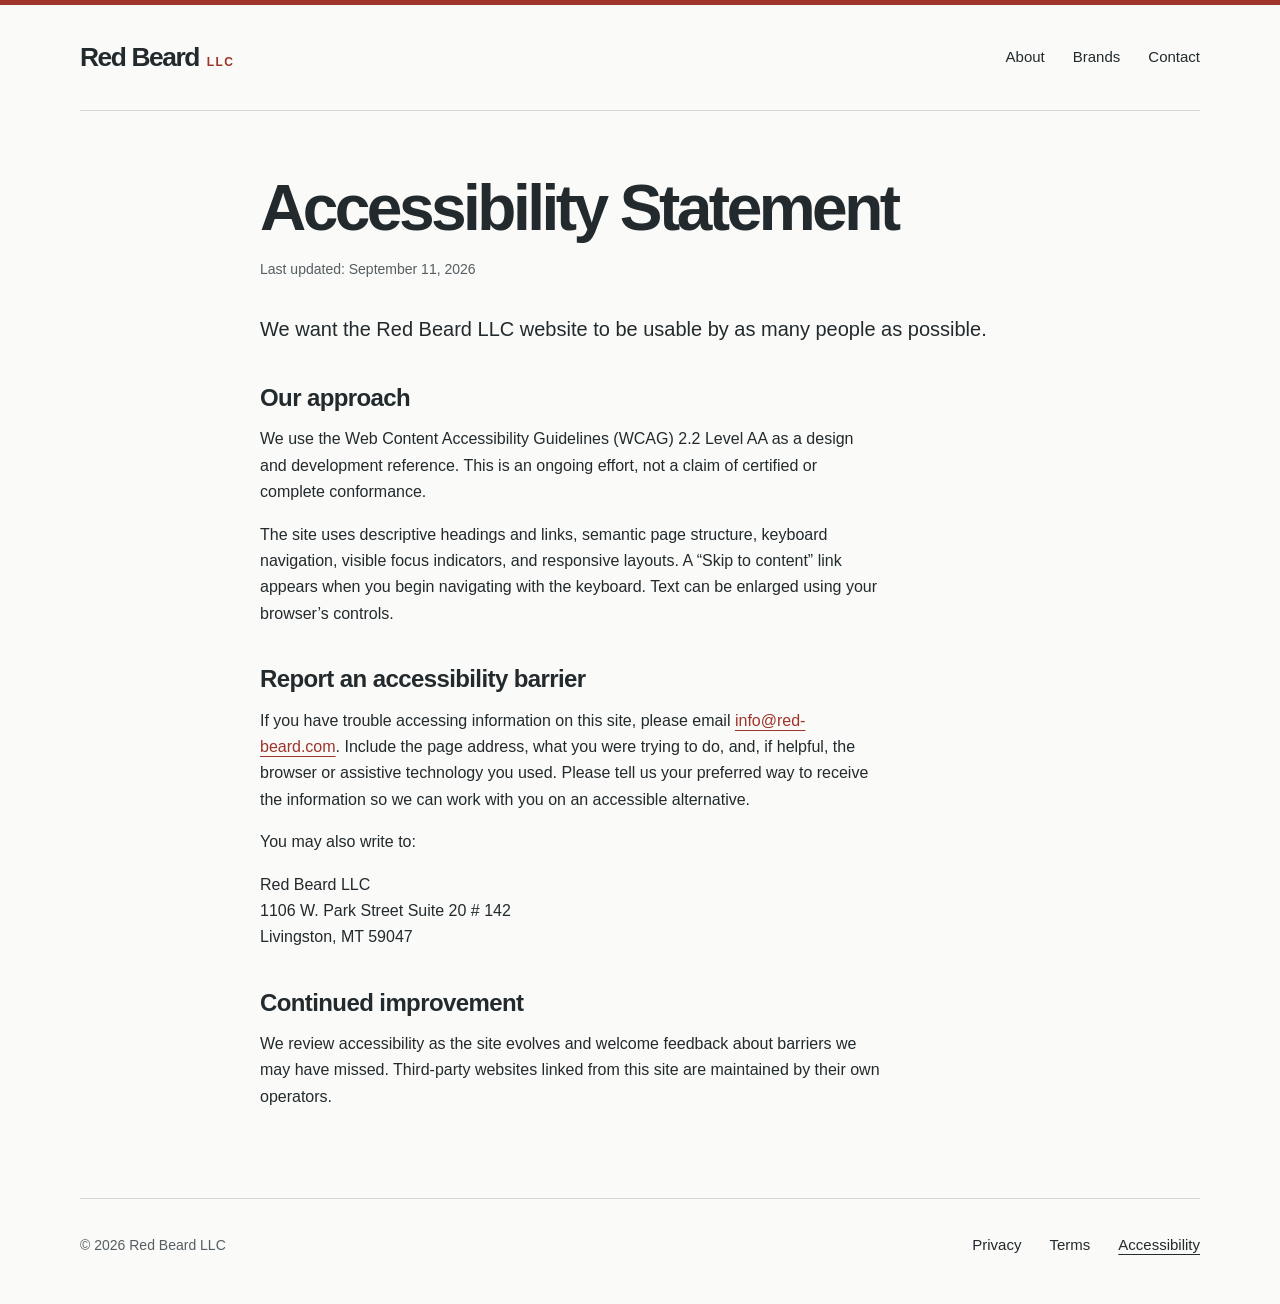
==== accessibility.html @ 7c8f9215 "Implement RBLP-001 static corporate website" ====
<!doctype html>
<html lang="en">
<head>
  <meta charset="utf-8">
  <meta name="viewport" content="width=device-width, initial-scale=1">
  <title>Accessibility Statement | Red Beard LLC</title>
  <meta name="description" content="Accessibility practices and a way to report barriers on the Red Beard LLC website.">
  <link rel="canonical" href="https://Red-Beard.com/accessibility.html">
  <meta property="og:type" content="website">
  <meta property="og:site_name" content="Red Beard LLC">
  <meta property="og:title" content="Accessibility Statement | Red Beard LLC">
  <meta property="og:description" content="Accessibility practices and a way to report barriers on the Red Beard LLC website.">
  <meta property="og:url" content="https://Red-Beard.com/accessibility.html">
  <meta name="theme-color" content="#222a2d">
  <link rel="stylesheet" href="css/styles.css">
</head>
<body>
  <a class="skip-link" href="#main">Skip to content</a>
  <header class="site-header wrap">
    <a class="wordmark" href="index.html" aria-label="Red Beard LLC home">Red Beard<span class="llc">LLC</span></a>
    <nav aria-label="Main navigation"><a href="index.html#about">About</a><a href="index.html#brands">Brands</a><a href="index.html#contact">Contact</a></nav>
  </header>
  <main id="main" tabindex="-1" class="wrap legal">
    <h1>Accessibility Statement</h1><p class="updated">Last updated: September 11, 2026</p>
    <p class="lead">We want the Red Beard LLC website to be usable by as many people as possible.</p>
    <h2>Our approach</h2><p>We use the Web Content Accessibility Guidelines (WCAG) 2.2 Level AA as a design and development reference. This is an ongoing effort, not a claim of certified or complete conformance.</p><p>The site uses descriptive headings and links, semantic page structure, keyboard navigation, visible focus indicators, and responsive layouts. A “Skip to content” link appears when you begin navigating with the keyboard. Text can be enlarged using your browser’s controls.</p>
    <h2>Report an accessibility barrier</h2><p>If you have trouble accessing information on this site, please email <a href="mailto:info@red-beard.com">info@red-beard.com</a>. Include the page address, what you were trying to do, and, if helpful, the browser or assistive technology you used. Please tell us your preferred way to receive the information so we can work with you on an accessible alternative.</p><p>You may also write to:</p><address>Red Beard LLC<br>1106 W. Park Street Suite 20 # 142<br>Livingston, MT 59047</address>
    <h2>Continued improvement</h2><p>We review accessibility as the site evolves and welcome feedback about barriers we may have missed. Third-party websites linked from this site are maintained by their own operators.</p>
  </main>
  <footer class="site-footer wrap"><p>© 2026 Red Beard LLC</p><nav aria-label="Legal information"><a href="privacy.html">Privacy</a><a href="terms.html">Terms</a><a href="accessibility.html" aria-current="page">Accessibility</a></nav></footer>
</body>
</html>
---- css/styles.css ----
:root {
  color-scheme: light;
  --paper: #fafaf8;
  --ink: #222a2d;
  --muted: #555e62;
  --red: #9e342b;
  --line: #d5d8d5;
  --soft: #eef0ed;
  font-family: -apple-system, BlinkMacSystemFont, "Segoe UI", sans-serif;
  font-size: 100%;
  line-height: 1.65;
  color: var(--ink);
  background: var(--paper);
}
* { box-sizing: border-box; }
body { margin: 0; border-top: 5px solid var(--red); }
a { color: var(--red); text-underline-offset: .24em; text-decoration-thickness: 1px; }
a:hover { text-decoration-thickness: 2px; }
a:focus-visible, main:focus-visible { outline: 3px solid var(--red); outline-offset: 5px; }
a { overflow-wrap: anywhere; }
.wrap { width: min(1120px, calc(100% - 96px)); margin-inline: auto; }
.site-header { display: flex; justify-content: space-between; align-items: center; gap: 24px; padding-block: 30px; border-bottom: 1px solid var(--line); }
.wordmark { color: var(--ink); text-decoration: none; font-size: 1.65rem; font-weight: 750; letter-spacing: -.055em; }
.llc { margin-left: .65em; font-size: .75rem; font-weight: 600; letter-spacing: .12em; color: var(--red); }
nav { display: flex; flex-wrap: wrap; gap: 8px 28px; }
nav a { color: var(--ink); font-size: .9375rem; padding-block: 10px; text-decoration: none; }
nav a:hover, nav a[aria-current] { text-decoration: underline; }
.skip-link { position: absolute; top: 12px; left: 12px; padding: 12px 20px; background: var(--ink); color: white; transform: translateY(-200%); z-index: 2; }
.skip-link:focus { transform: translateY(0); }
.hero { padding-block: 80px 88px; }
.eyebrow { font-size: .8125rem; font-weight: 650; letter-spacing: .12em; text-transform: uppercase; color: var(--red); margin: 0 0 20px; }
h1, h2, h3, p { margin-top: 0; }
h1 { font-size: clamp(3rem, 7vw, 6rem); line-height: 1.05; letter-spacing: -.055em; font-weight: 650; margin-bottom: 30px; }
.intro { font-size: 1.25rem; line-height: 1.65; max-width: 620px; color: var(--muted); margin-bottom: 28px; }
.contact-link { display: inline-flex; gap: 28px; align-items: center; font-weight: 650; padding-block: 10px; }
.section-grid { display: grid; grid-template-columns: 1fr 1.5fr; gap: 56px; padding-block: 48px; border-top: 1px solid var(--line); scroll-margin-top: 24px; }
h2 { font-size: 1.5rem; line-height: 1.35; font-weight: 600; letter-spacing: -.025em; margin-bottom: 20px; }
.section-copy p { max-width: 600px; color: var(--muted); }
.section-copy p:last-child { margin-bottom: 0; }
.brands { list-style: none; padding: 0; margin: 0; }
.brands li { font-size: clamp(1.25rem, 2.6vw, 1.75rem); line-height: 1.35; font-weight: 550; padding-block: 20px; border-bottom: 1px solid var(--line); }
.brands li:first-child { padding-top: 0; }
.brands li:last-child { border-bottom: 0; padding-bottom: 0; }
.contact { background: var(--soft); padding: 40px; margin-block: 12px 56px; border-top: 3px solid var(--ink); }
.contact .eyebrow { margin-bottom: 12px; }
.contact-details { display: grid; gap: 28px; }
h3 { font-size: .8125rem; text-transform: uppercase; letter-spacing: .08em; margin-bottom: 8px; color: var(--muted); }
.contact-details p { margin-bottom: 0; }
address { font-style: normal; }
.site-footer { border-top: 1px solid var(--line); padding-block: 24px 36px; display: flex; justify-content: space-between; align-items: center; gap: 12px 32px; color: var(--muted); }
.site-footer p { margin: 0; font-size: .875rem; }
.legal { max-width: 760px; padding-block: 64px 72px; }
.legal h1 { font-size: clamp(2.5rem, 6vw, 4rem); overflow-wrap: anywhere; margin-bottom: 16px; }
.updated { color: var(--muted); font-size: .875rem; margin-bottom: 32px; }
.lead { font-size: 1.25rem; }
.legal h2 { margin-top: 36px; margin-bottom: 12px; }
.legal p, .legal address { max-width: 70ch; }
@media (max-width: 680px) {
  .wrap { width: calc(100% - 40px); }
  .site-header { flex-direction: column; align-items: flex-start; gap: 8px; padding-block: 20px 16px; }
  nav { gap: 4px 24px; }
  .hero { padding-block: 48px 52px; }
  .intro { font-size: 1.125rem; }
  .section-grid { grid-template-columns: 1fr; gap: 12px; padding-block: 32px; }
  .section-grid .eyebrow { margin-bottom: 12px; }
  .contact { padding: 28px 20px; margin-bottom: 36px; }
  .site-footer { flex-direction: column; align-items: flex-start; }
  .legal { padding-block: 40px 52px; }
}
@media (prefers-reduced-motion: reduce) {
  *, *::before, *::after { scroll-behavior: auto !important; }
}
@media print {
  body { border: 0; background: white; color: black; }
  .wrap { width: 100%; }
  .skip-link, .site-header nav, .site-footer nav, .contact-link { display: none; }
  .hero, .legal { padding-block: 24px; }
  .section-grid { break-inside: avoid; }
}
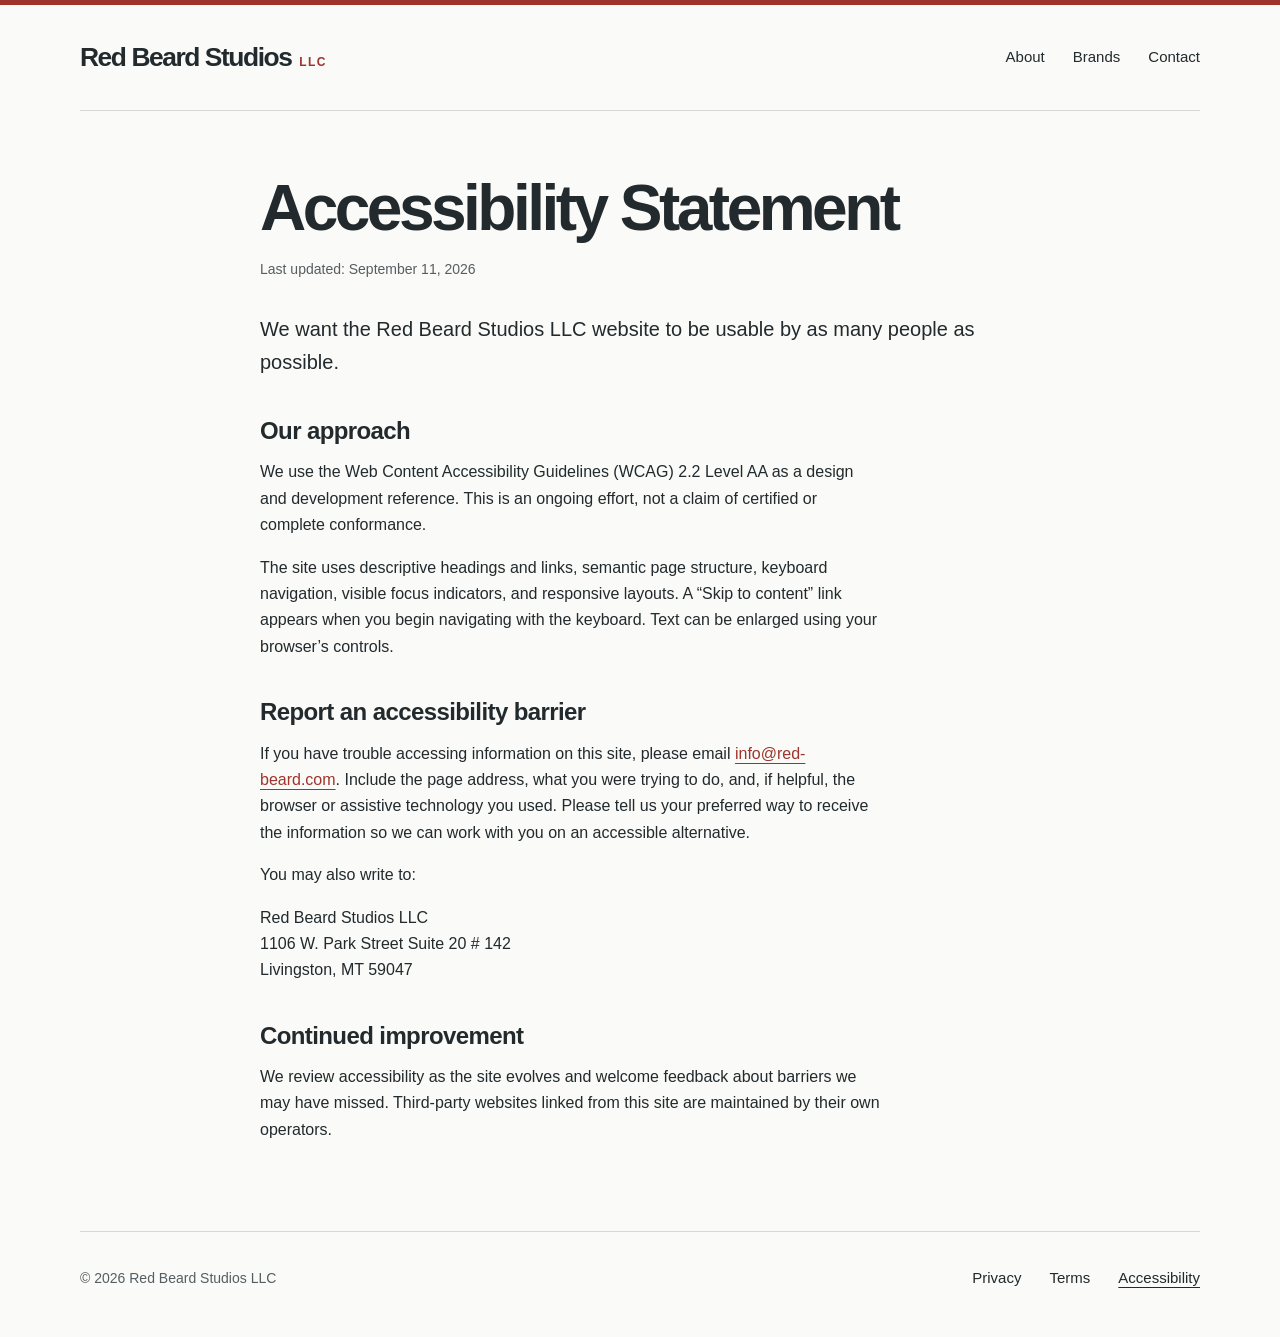
==== commit e23fb2ca: "Update public identity to Red Beard Studios LLC" ====
--- a/accessibility.html
+++ b/accessibility.html
@@ -3,13 +3,13 @@
 <head>
   <meta charset="utf-8">
   <meta name="viewport" content="width=device-width, initial-scale=1">
-  <title>Accessibility Statement | Red Beard LLC</title>
-  <meta name="description" content="Accessibility practices and a way to report barriers on the Red Beard LLC website.">
+  <title>Accessibility Statement | Red Beard Studios LLC</title>
+  <meta name="description" content="Accessibility practices and a way to report barriers on the Red Beard Studios LLC website.">
   <link rel="canonical" href="https://Red-Beard.com/accessibility.html">
   <meta property="og:type" content="website">
-  <meta property="og:site_name" content="Red Beard LLC">
-  <meta property="og:title" content="Accessibility Statement | Red Beard LLC">
-  <meta property="og:description" content="Accessibility practices and a way to report barriers on the Red Beard LLC website.">
+  <meta property="og:site_name" content="Red Beard Studios LLC">
+  <meta property="og:title" content="Accessibility Statement | Red Beard Studios LLC">
+  <meta property="og:description" content="Accessibility practices and a way to report barriers on the Red Beard Studios LLC website.">
   <meta property="og:url" content="https://Red-Beard.com/accessibility.html">
   <meta name="theme-color" content="#222a2d">
   <link rel="stylesheet" href="css/styles.css">
@@ -17,16 +17,16 @@
 <body>
   <a class="skip-link" href="#main">Skip to content</a>
   <header class="site-header wrap">
-    <a class="wordmark" href="index.html" aria-label="Red Beard LLC home">Red Beard<span class="llc">LLC</span></a>
+    <a class="wordmark" href="index.html" aria-label="Red Beard Studios LLC home">Red Beard Studios<span class="llc">LLC</span></a>
     <nav aria-label="Main navigation"><a href="index.html#about">About</a><a href="index.html#brands">Brands</a><a href="index.html#contact">Contact</a></nav>
   </header>
   <main id="main" tabindex="-1" class="wrap legal">
     <h1>Accessibility Statement</h1><p class="updated">Last updated: September 11, 2026</p>
-    <p class="lead">We want the Red Beard LLC website to be usable by as many people as possible.</p>
+    <p class="lead">We want the Red Beard Studios LLC website to be usable by as many people as possible.</p>
     <h2>Our approach</h2><p>We use the Web Content Accessibility Guidelines (WCAG) 2.2 Level AA as a design and development reference. This is an ongoing effort, not a claim of certified or complete conformance.</p><p>The site uses descriptive headings and links, semantic page structure, keyboard navigation, visible focus indicators, and responsive layouts. A “Skip to content” link appears when you begin navigating with the keyboard. Text can be enlarged using your browser’s controls.</p>
-    <h2>Report an accessibility barrier</h2><p>If you have trouble accessing information on this site, please email <a href="mailto:info@red-beard.com">info@red-beard.com</a>. Include the page address, what you were trying to do, and, if helpful, the browser or assistive technology you used. Please tell us your preferred way to receive the information so we can work with you on an accessible alternative.</p><p>You may also write to:</p><address>Red Beard LLC<br>1106 W. Park Street Suite 20 # 142<br>Livingston, MT 59047</address>
+    <h2>Report an accessibility barrier</h2><p>If you have trouble accessing information on this site, please email <a href="mailto:info@red-beard.com">info@red-beard.com</a>. Include the page address, what you were trying to do, and, if helpful, the browser or assistive technology you used. Please tell us your preferred way to receive the information so we can work with you on an accessible alternative.</p><p>You may also write to:</p><address>Red Beard Studios LLC<br>1106 W. Park Street Suite 20 # 142<br>Livingston, MT 59047</address>
     <h2>Continued improvement</h2><p>We review accessibility as the site evolves and welcome feedback about barriers we may have missed. Third-party websites linked from this site are maintained by their own operators.</p>
   </main>
-  <footer class="site-footer wrap"><p>© 2026 Red Beard LLC</p><nav aria-label="Legal information"><a href="privacy.html">Privacy</a><a href="terms.html">Terms</a><a href="accessibility.html" aria-current="page">Accessibility</a></nav></footer>
+  <footer class="site-footer wrap"><p>© 2026 Red Beard Studios LLC</p><nav aria-label="Legal information"><a href="privacy.html">Privacy</a><a href="terms.html">Terms</a><a href="accessibility.html" aria-current="page">Accessibility</a></nav></footer>
 </body>
 </html>
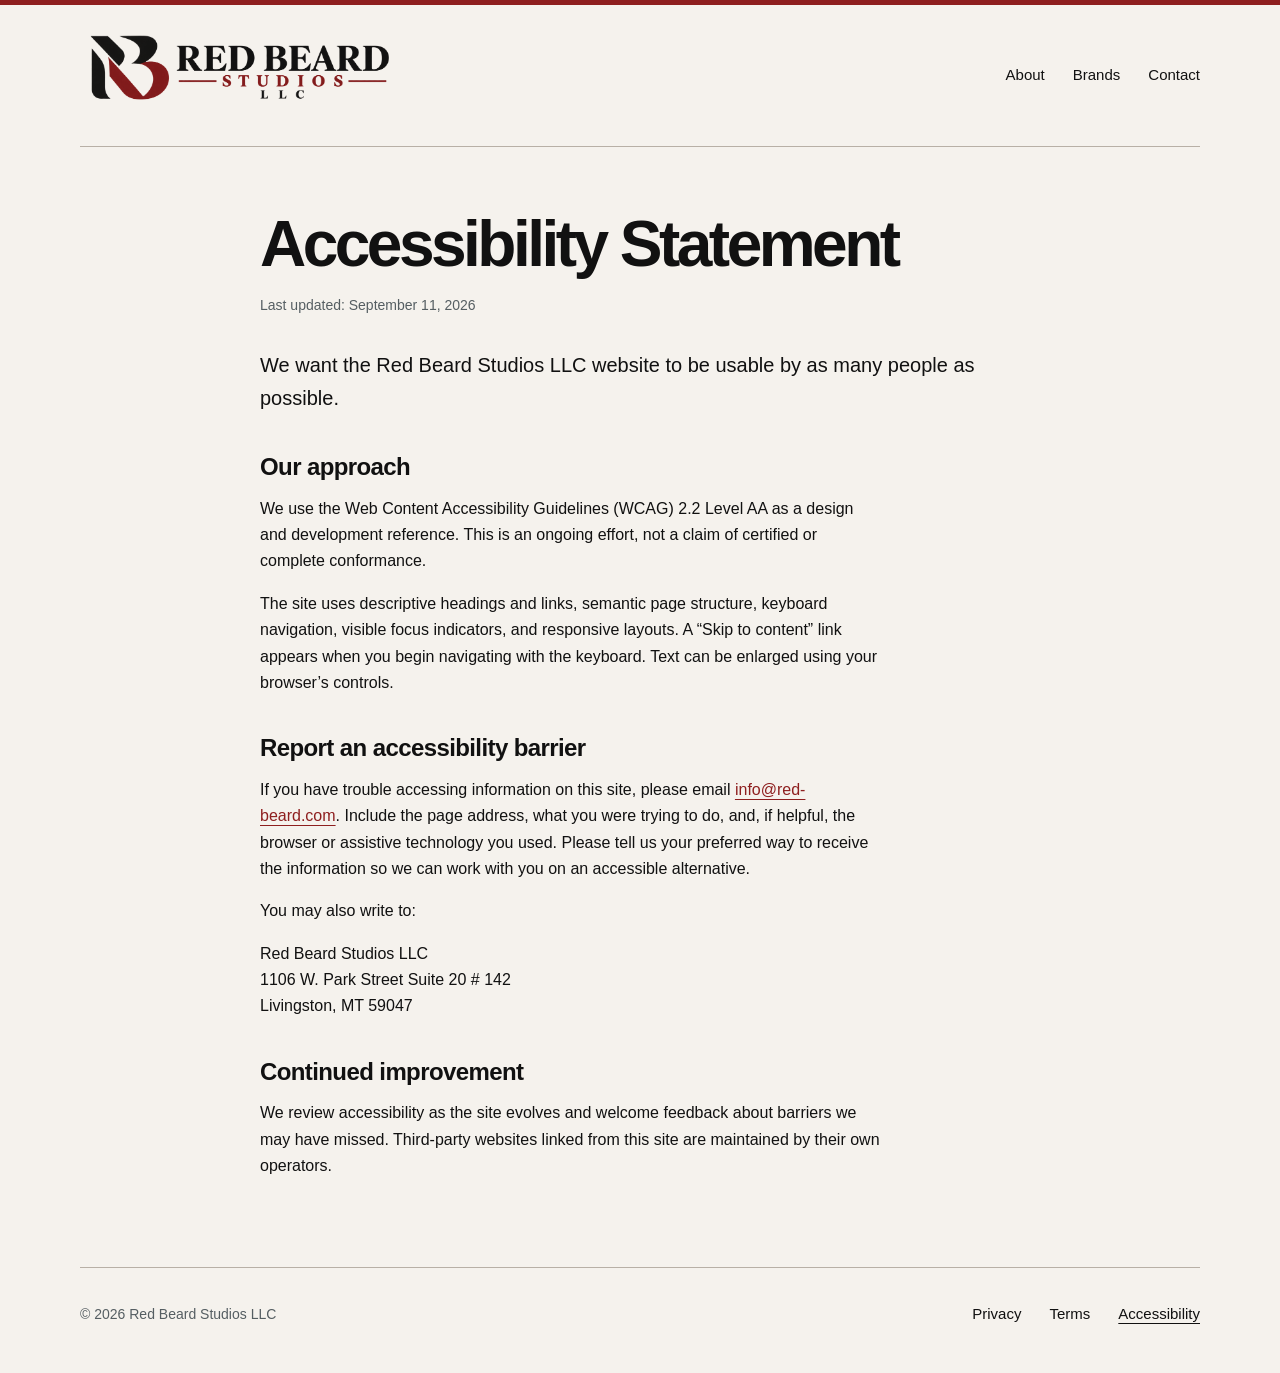
==== commit 8e617031: "Integrate approved horizontal logo and RB icons" ====
--- a/accessibility.html
+++ b/accessibility.html
@@ -11,13 +11,18 @@
   <meta property="og:title" content="Accessibility Statement | Red Beard Studios LLC">
   <meta property="og:description" content="Accessibility practices and a way to report barriers on the Red Beard Studios LLC website.">
   <meta property="og:url" content="https://Red-Beard.com/accessibility.html">
-  <meta name="theme-color" content="#222a2d">
+  <meta name="theme-color" content="#111111">
+  <link rel="icon" href="favicon.ico" sizes="16x16 32x32 48x48">
+  <link rel="icon" type="image/png" sizes="32x32" href="assets/brand/rb-32.png">
+  <link rel="icon" type="image/png" sizes="192x192" href="assets/brand/rb-192.png">
+  <link rel="icon" type="image/png" sizes="512x512" href="assets/brand/rb-512.png">
+  <link rel="apple-touch-icon" sizes="180x180" href="assets/brand/rb-180.png">
   <link rel="stylesheet" href="css/styles.css">
 </head>
 <body>
   <a class="skip-link" href="#main">Skip to content</a>
   <header class="site-header wrap">
-    <a class="wordmark" href="index.html" aria-label="Red Beard Studios LLC home">Red Beard Studios<span class="llc">LLC</span></a>
+    <a class="wordmark" href="index.html" aria-label="Red Beard Studios LLC home"><img src="assets/brand/horizontal-lockup.png" width="1000" height="253" alt="Red Beard Studios LLC"></a>
     <nav aria-label="Main navigation"><a href="index.html#about">About</a><a href="index.html#brands">Brands</a><a href="index.html#contact">Contact</a></nav>
   </header>
   <main id="main" tabindex="-1" class="wrap legal">
--- a/css/styles.css
+++ b/css/styles.css
@@ -1,10 +1,10 @@
 :root {
   color-scheme: light;
-  --paper: #fafaf8;
-  --ink: #222a2d;
+  --paper: #F5F2ED;
+  --ink: #111111;
   --muted: #555e62;
-  --red: #9e342b;
-  --line: #d5d8d5;
+  --red: #8E1F1F;
+  --line: #B8B0A6;
   --soft: #eef0ed;
   font-family: -apple-system, BlinkMacSystemFont, "Segoe UI", sans-serif;
   font-size: 100%;
@@ -20,8 +20,8 @@
 a { overflow-wrap: anywhere; }
 .wrap { width: min(1120px, calc(100% - 96px)); margin-inline: auto; }
 .site-header { display: flex; justify-content: space-between; align-items: center; gap: 24px; padding-block: 30px; border-bottom: 1px solid var(--line); }
-.wordmark { color: var(--ink); text-decoration: none; font-size: 1.65rem; font-weight: 750; letter-spacing: -.055em; }
-.llc { margin-left: .65em; font-size: .75rem; font-weight: 600; letter-spacing: .12em; color: var(--red); }
+.wordmark { display: block; width: 320px; max-width: 100%; flex-shrink: 0; color: var(--ink); text-decoration: none; font-size: 1rem; font-weight: 600; }
+.wordmark img { display: block; width: 100%; height: auto; }
 nav { display: flex; flex-wrap: wrap; gap: 8px 28px; }
 nav a { color: var(--ink); font-size: .9375rem; padding-block: 10px; text-decoration: none; }
 nav a:hover, nav a[aria-current] { text-decoration: underline; }
@@ -39,6 +39,8 @@
 .section-copy p:last-child { margin-bottom: 0; }
 .brands { list-style: none; padding: 0; margin: 0; }
 .brands li { font-size: clamp(1.25rem, 2.6vw, 1.75rem); line-height: 1.35; font-weight: 550; padding-block: 20px; border-bottom: 1px solid var(--line); }
+.brands a { display: block; color: var(--ink); text-decoration: underline; text-decoration-color: var(--red); }
+.brands a:hover { color: var(--red); }
 .brands li:first-child { padding-top: 0; }
 .brands li:last-child { border-bottom: 0; padding-bottom: 0; }
 .contact { background: var(--soft); padding: 40px; margin-block: 12px 56px; border-top: 3px solid var(--ink); }
